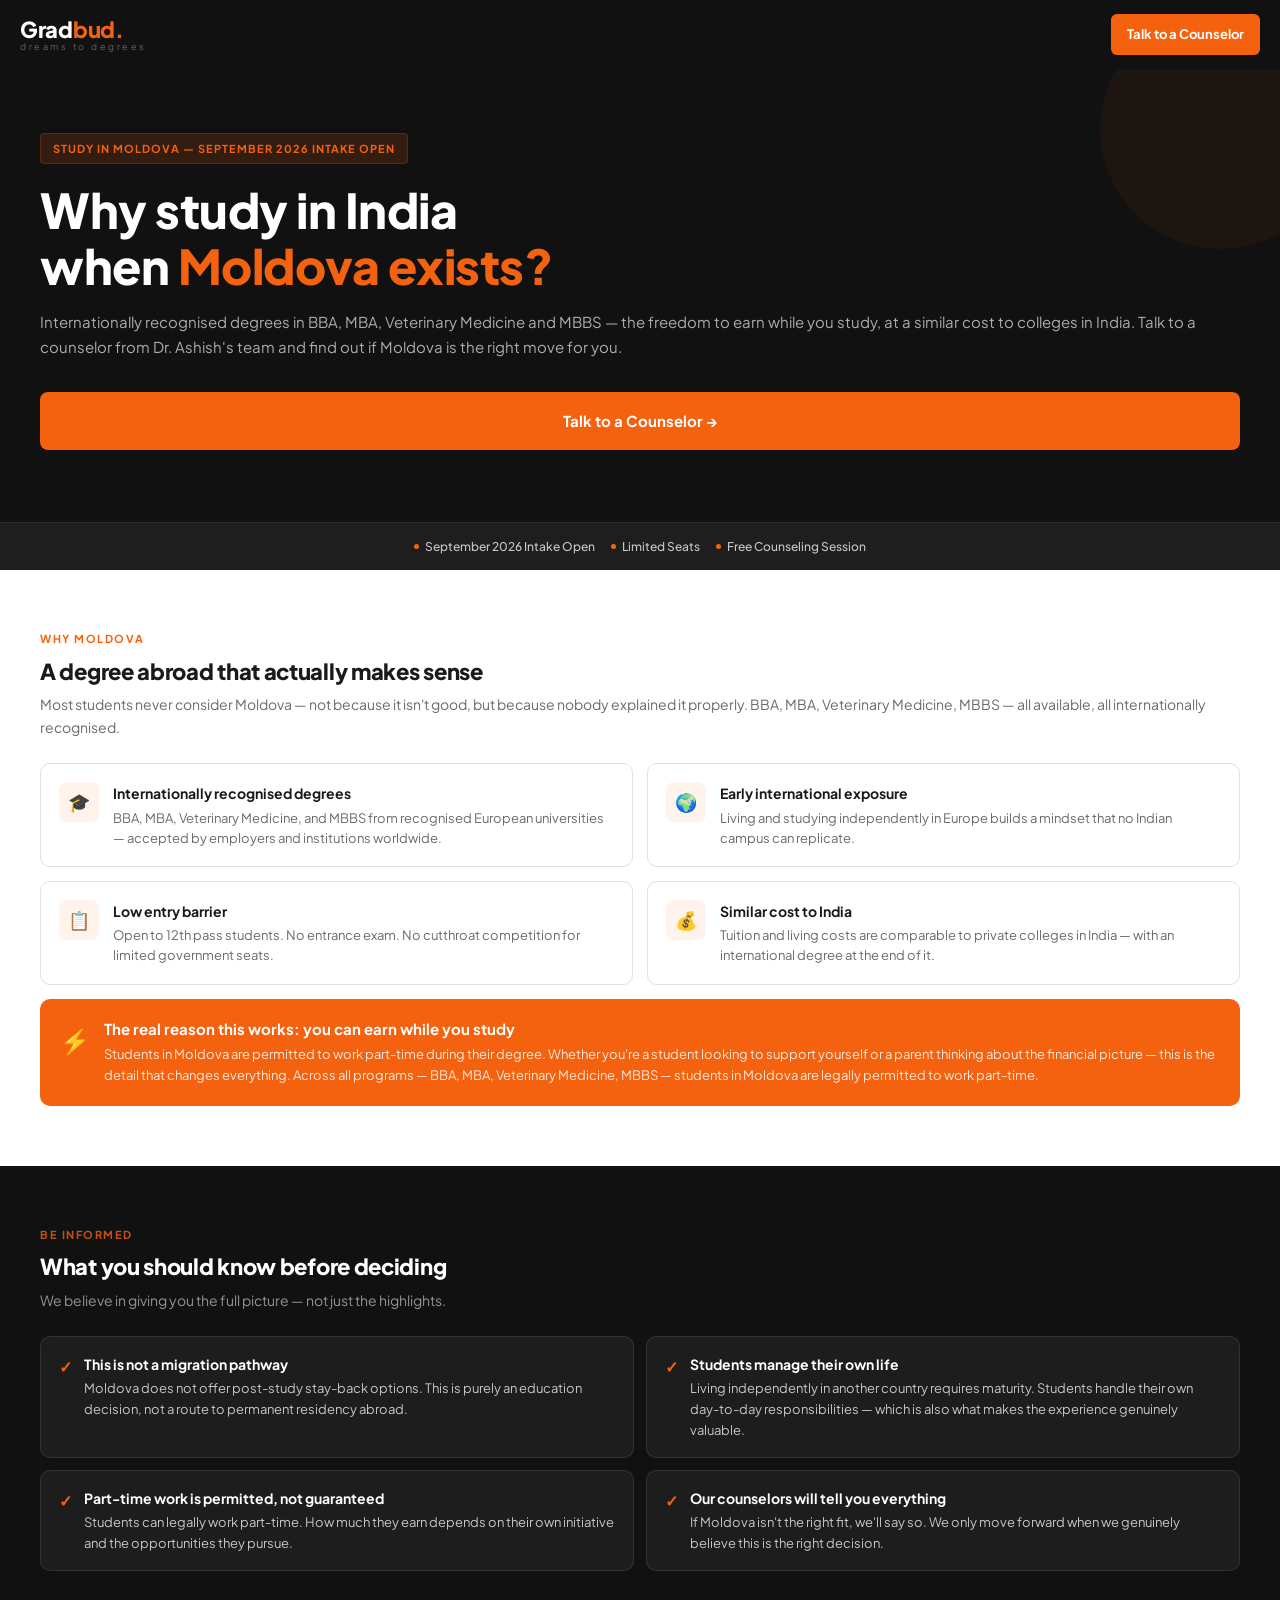
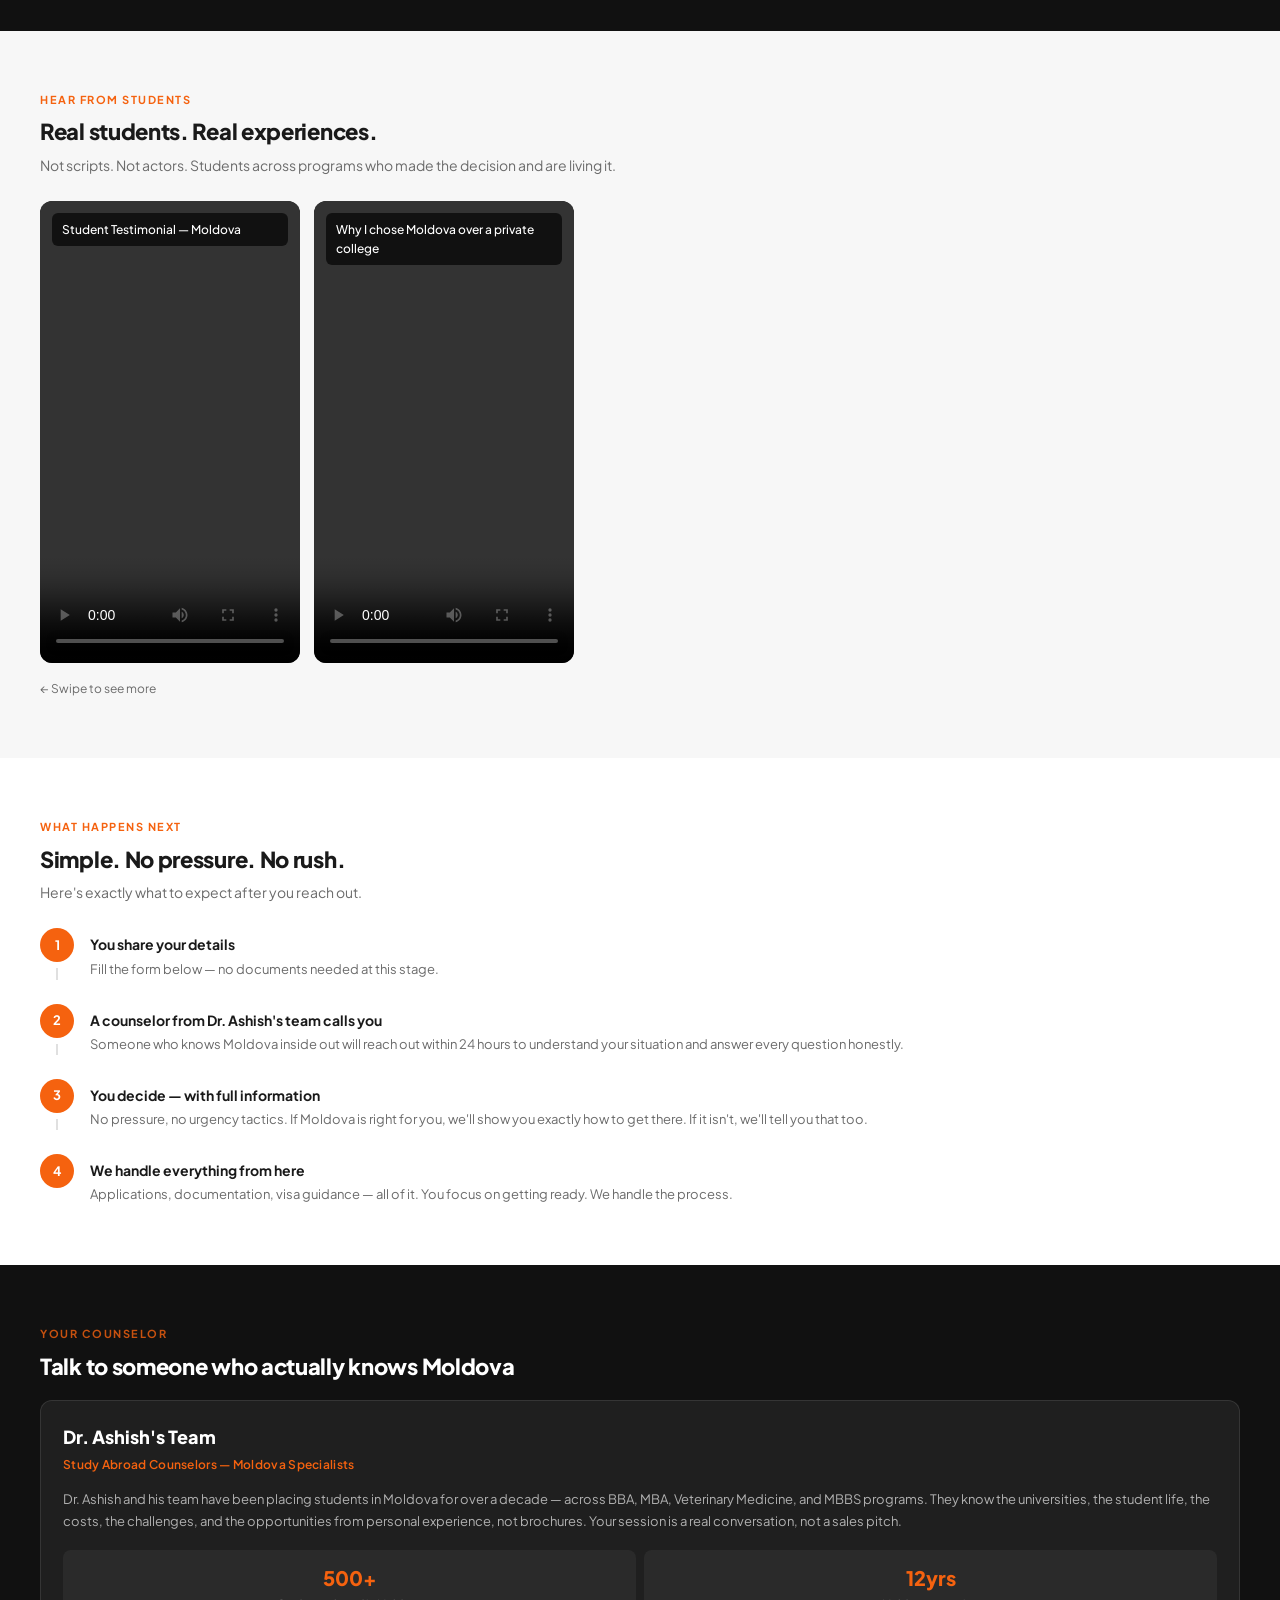
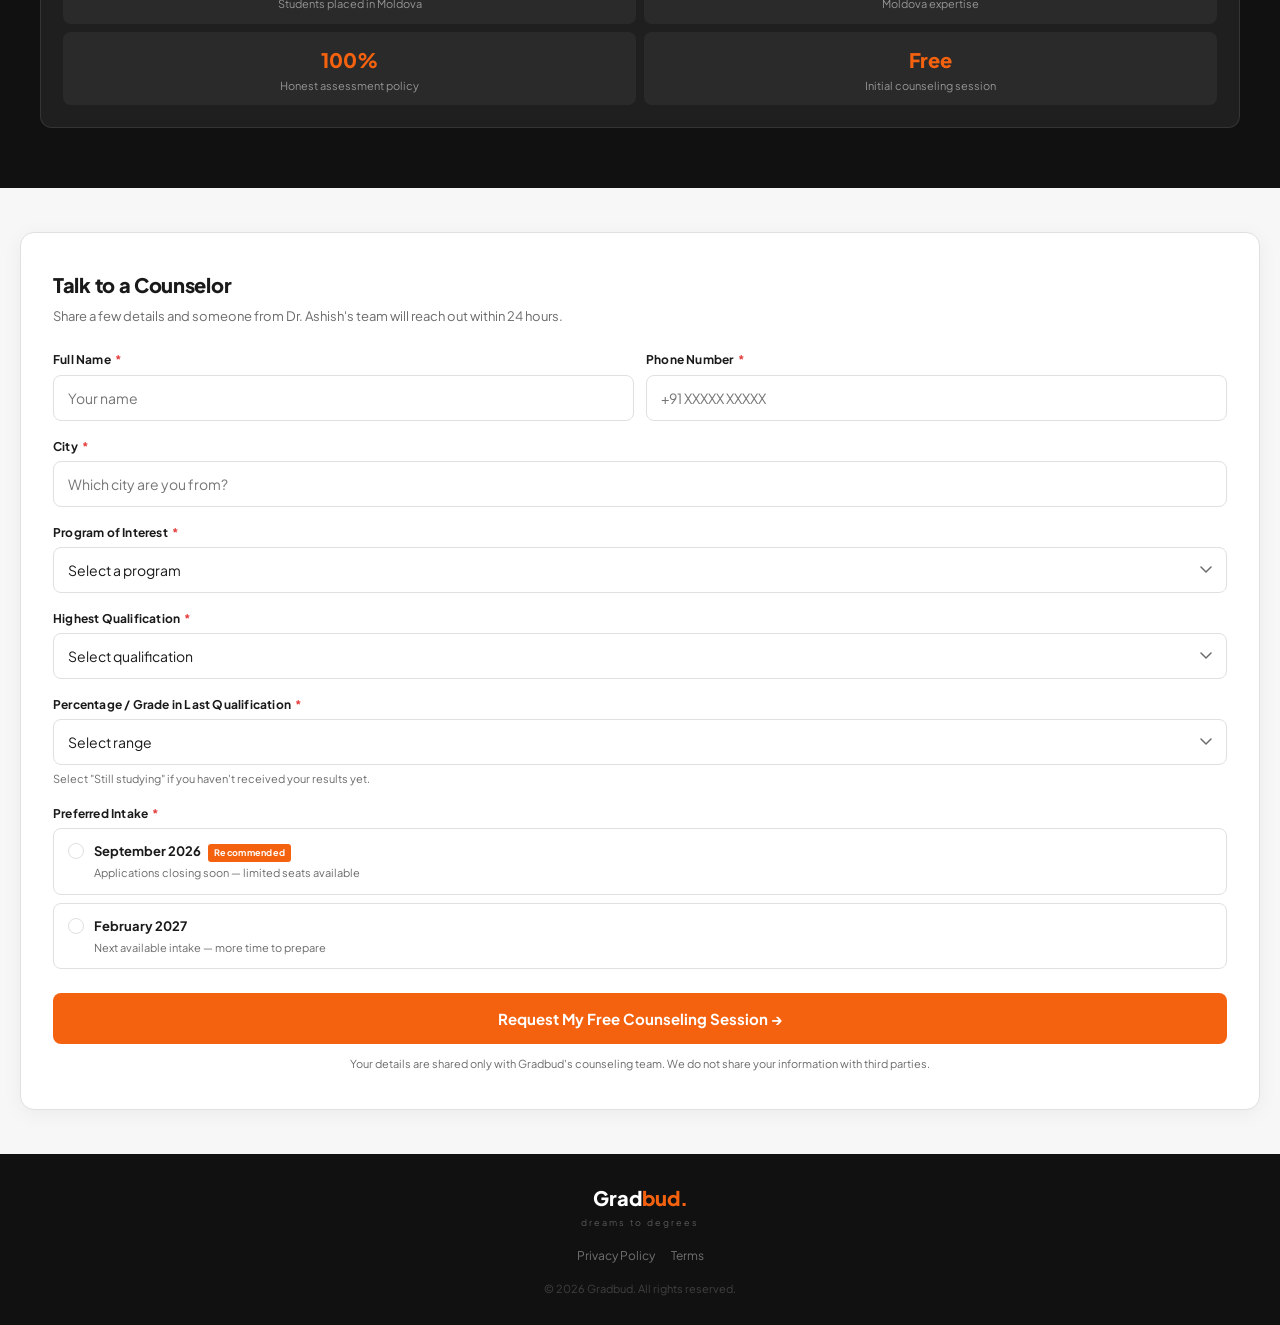
==== index.html @ ee046a9d "Initial commit of Gradbud landing page and lead forms" ====
<!DOCTYPE html>
<html lang="en">
<head>
<meta charset="UTF-8">
<meta name="viewport" content="width=device-width, initial-scale=1.0">
<title>Study in Moldova — Gradbud</title>
<link href="https://fonts.googleapis.com/css2?family=Plus+Jakarta+Sans:wght@400;500;600;700;800&display=swap" rel="stylesheet">
<link rel="stylesheet" href="style.css">
</head>
<body>

<!-- NAV -->
<nav>
  <div class="logo">
    <span class="logo-text">Grad<span>bud.</span></span>
    <span class="logo-tagline">dreams to degrees</span>
  </div>
  <a href="/leadform" class="nav-cta">Talk to a Counselor</a>
</nav>

<!-- HERO -->
<section class="hero">
  <div class="hero-eyebrow">Study in Moldova — September 2026 Intake Open</div>
  <h1>Why study in India<br>when <em>Moldova exists?</em></h1>
  <p class="hero-sub">Internationally recognised degrees in BBA, MBA, Veterinary Medicine and MBBS — the freedom to earn while you study, at a similar cost to colleges in India. Talk to a counselor from Dr. Ashish's team and find out if Moldova is the right move for you.</p>
  <a href="/leadform" class="btn-primary">Talk to a Counselor →</a>
</section>

<!-- TRUST BAR -->
<div class="trust-bar">
  <div class="trust-item"><div class="trust-dot"></div>September 2026 Intake Open</div>
  <div class="trust-item"><div class="trust-dot"></div>Limited Seats</div>
  <div class="trust-item"><div class="trust-dot"></div>Free Counseling Session</div>
</div>

<!-- HIGHLIGHTS -->
<section class="section" style="background: var(--white);">
  <div class="section-label">Why Moldova</div>
  <div class="section-title">A degree abroad that actually makes sense</div>
  <p class="section-sub">Most students never consider Moldova — not because it isn't good, but because nobody explained it properly. BBA, MBA, Veterinary Medicine, MBBS — all available, all internationally recognised.</p>

  <div class="highlights-grid">
    <div class="highlight-card">
      <div class="highlight-icon">🎓</div>
      <div>
        <div class="highlight-title">Internationally recognised degrees</div>
        <div class="highlight-desc">BBA, MBA, Veterinary Medicine, and MBBS from recognised European universities — accepted by employers and institutions worldwide.</div>
      </div>
    </div>
    <div class="highlight-card">
      <div class="highlight-icon">🌍</div>
      <div>
        <div class="highlight-title">Early international exposure</div>
        <div class="highlight-desc">Living and studying independently in Europe builds a mindset that no Indian campus can replicate.</div>
      </div>
    </div>
    <div class="highlight-card">
      <div class="highlight-icon">📋</div>
      <div>
        <div class="highlight-title">Low entry barrier</div>
        <div class="highlight-desc">Open to 12th pass students. No entrance exam. No cutthroat competition for limited government seats.</div>
      </div>
    </div>
    <div class="highlight-card">
      <div class="highlight-icon">💰</div>
      <div>
        <div class="highlight-title">Similar cost to India</div>
        <div class="highlight-desc">Tuition and living costs are comparable to private colleges in India — with an international degree at the end of it.</div>
      </div>
    </div>
  </div>

  <div class="parttime-banner">
    <div class="parttime-icon">⚡</div>
    <div>
      <div class="parttime-title">The real reason this works: you can earn while you study</div>
      <div class="parttime-desc">Students in Moldova are permitted to work part-time during their degree. Whether you're a student looking to support yourself or a parent thinking about the financial picture — this is the detail that changes everything. Across all programs — BBA, MBA, Veterinary Medicine, MBBS — students in Moldova are legally permitted to work part-time.</div>
    </div>
  </div>
</section>

<!-- REALITY CHECK -->
<section class="reality-section">
  <div class="section-label">Be Informed</div>
  <div class="section-title">What you should know before deciding</div>
  <p class="section-sub">We believe in giving you the full picture — not just the highlights.</p>

  <div class="reality-grid">
    <div class="reality-card">
      <div class="reality-check">✓</div>
      <div class="reality-text">
        <strong>This is not a migration pathway</strong>
        Moldova does not offer post-study stay-back options. This is purely an education decision, not a route to permanent residency abroad.
      </div>
    </div>
    <div class="reality-card">
      <div class="reality-check">✓</div>
      <div class="reality-text">
        <strong>Students manage their own life</strong>
        Living independently in another country requires maturity. Students handle their own day-to-day responsibilities — which is also what makes the experience genuinely valuable.
      </div>
    </div>
    <div class="reality-card">
      <div class="reality-check">✓</div>
      <div class="reality-text">
        <strong>Part-time work is permitted, not guaranteed</strong>
        Students can legally work part-time. How much they earn depends on their own initiative and the opportunities they pursue.
      </div>
    </div>
    <div class="reality-card">
      <div class="reality-check">✓</div>
      <div class="reality-text">
        <strong>Our counselors will tell you everything</strong>
        If Moldova isn't the right fit, we'll say so. We only move forward when we genuinely believe this is the right decision.
      </div>
    </div>
  </div>
</section>

<!-- VIDEO SLIDER -->
<section class="video-section">
  <div class="video-section-header">
    <div class="section-label">Hear From Students</div>
    <div class="section-title">Real students. Real experiences.</div>
    <p class="section-sub">Not scripts. Not actors. Students across programs who made the decision and are living it.</p>
  </div>
  <div class="video-slider">
    <div class="video-slide">
      <video src="Patricks BBA Testimonial 2 March edited.mp4" playsinline controls preload="metadata"></video>
      <div class="video-label">Student Testimonial — Moldova</div>
    </div>
    <div class="video-slide">
      <video src="BBA Airport Testimonial (1).mp4" playsinline controls preload="metadata"></video>
      <div class="video-label">Why I chose Moldova over a private college</div>
    </div>
  </div>
  <div class="slider-hint">← Swipe to see more</div>
</section>

<!-- PROCESS -->
<section class="process-section">
  <div class="section-label">What Happens Next</div>
  <div class="section-title">Simple. No pressure. No rush.</div>
  <p class="section-sub">Here's exactly what to expect after you reach out.</p>
  <div class="process-steps">
    <div class="process-step">
      <div class="step-left"><div class="step-num">1</div><div class="step-line"></div></div>
      <div class="step-content">
        <div class="step-title">You share your details</div>
        <div class="step-desc">Fill the form below — no documents needed at this stage.</div>
      </div>
    </div>
    <div class="process-step">
      <div class="step-left"><div class="step-num">2</div><div class="step-line"></div></div>
      <div class="step-content">
        <div class="step-title">A counselor from Dr. Ashish's team calls you</div>
        <div class="step-desc">Someone who knows Moldova inside out will reach out within 24 hours to understand your situation and answer every question honestly.</div>
      </div>
    </div>
    <div class="process-step">
      <div class="step-left"><div class="step-num">3</div><div class="step-line"></div></div>
      <div class="step-content">
        <div class="step-title">You decide — with full information</div>
        <div class="step-desc">No pressure, no urgency tactics. If Moldova is right for you, we'll show you exactly how to get there. If it isn't, we'll tell you that too.</div>
      </div>
    </div>
    <div class="process-step">
      <div class="step-left"><div class="step-num">4</div><div class="step-line"></div></div>
      <div class="step-content">
        <div class="step-title">We handle everything from here</div>
        <div class="step-desc">Applications, documentation, visa guidance — all of it. You focus on getting ready. We handle the process.</div>
      </div>
    </div>
  </div>
</section>

<!-- COUNSELOR -->
<section class="counselor-section">
  <div class="section-label">Your Counselor</div>
  <div class="section-title">Talk to someone who actually knows Moldova</div>
  <div class="counselor-card">
    <div class="counselor-name">Dr. Ashish's Team</div>
    <div class="counselor-role">Study Abroad Counselors — Moldova Specialists</div>
    <div class="counselor-bio">Dr. Ashish and his team have been placing students in Moldova for over a decade — across BBA, MBA, Veterinary Medicine, and MBBS programs. They know the universities, the student life, the costs, the challenges, and the opportunities from personal experience, not brochures. Your session is a real conversation, not a sales pitch.</div>
    <div class="counselor-stats">
      <div class="counselor-stat">
        <span class="stat-num">500+</span>
        <div class="stat-label">Students placed in Moldova</div>
      </div>
      <div class="counselor-stat">
        <span class="stat-num">12yrs</span>
        <div class="stat-label">Moldova expertise</div>
      </div>
      <div class="counselor-stat">
        <span class="stat-num">100%</span>
        <div class="stat-label">Honest assessment policy</div>
      </div>
      <div class="counselor-stat">
        <span class="stat-num">Free</span>
        <div class="stat-label">Initial counseling session</div>
      </div>
    </div>
  </div>
</section>

<!-- FORM -->
<section class="form-section" id="apply">
  <div class="form-card">
    <div class="form-title">Talk to a Counselor</div>
    <p class="form-sub">Share a few details and someone from Dr. Ashish's team will reach out within 24 hours.</p>

    <form id="gradbudForm">
      <div class="form-fields">

        <div class="form-row">
          <div class="form-group">
            <label class="form-label">Full Name <span class="req">*</span></label>
            <input type="text" name="name" placeholder="Your name" required>
          </div>
          <div class="form-group">
            <label class="form-label">Phone Number <span class="req">*</span></label>
            <input type="tel" name="phone" placeholder="+91 XXXXX XXXXX" required>
          </div>
        </div>

        <div class="form-group">
          <label class="form-label">City <span class="req">*</span></label>
          <input type="text" name="city" placeholder="Which city are you from?" required>
        </div>

        <div class="form-group">
          <label class="form-label">Program of Interest <span class="req">*</span></label>
          <select name="program" id="programSelect" required onchange="handleProgramChange(this)">
            <option value="">Select a program</option>
            <option value="BBA in Moldova">BBA in Moldova</option>
            <option value="MBA in Moldova">MBA in Moldova</option>
            <option value="Veterinary Medicine in Moldova">Veterinary Medicine in Moldova</option>
            <option value="MBBS in Moldova">MBBS in Moldova</option>
            <option value="other">Other — I'll specify below</option>
          </select>
          <div class="other-course-field" id="otherCourseField">
            <input type="text" name="other_program" placeholder="Please specify course and country">
          </div>
        </div>

        <div class="form-group">
          <label class="form-label">Highest Qualification <span class="req">*</span></label>
          <select name="qualification" required>
            <option value="">Select qualification</option>
            <option value="10th">10th (SSLC)</option>
            <option value="12th">12th (Plus Two / HSE)</option>
            <option value="diploma">Diploma</option>
            <option value="degree">Degree (Undergraduate)</option>
            <option value="postgraduate">Postgraduate</option>
            <option value="other">Other</option>
          </select>
        </div>

        <div class="form-group">
          <label class="form-label">Percentage / Grade in Last Qualification <span class="req">*</span></label>
          <select name="marks" required>
            <option value="">Select range</option>
            <option value="90+">90% and above</option>
            <option value="80-90">80% – 90%</option>
            <option value="70-80">70% – 80%</option>
            <option value="60-70">60% – 70%</option>
            <option value="below-60">Below 60%</option>
            <option value="not-complete">Still studying — results not yet complete</option>
          </select>
          <div class="marks-note">Select "Still studying" if you haven't received your results yet.</div>
        </div>

        <div class="form-group">
          <label class="form-label">Preferred Intake <span class="req">*</span></label>
          <div class="intake-options">
            <label class="intake-option">
              <input type="radio" name="intake" value="September 2026" required>
              <div>
                <span class="intake-name">September 2026 <span class="intake-badge">Recommended</span></span>
                <span class="intake-note">Applications closing soon — limited seats available</span>
              </div>
            </label>
            <label class="intake-option">
              <input type="radio" name="intake" value="February 2027">
              <div>
                <span class="intake-name">February 2027</span>
                <span class="intake-note">Next available intake — more time to prepare</span>
              </div>
            </label>
          </div>
        </div>

        <button type="submit" class="submit-btn">Request My Free Counseling Session →</button>
        <p class="form-privacy">Your details are shared only with Gradbud's counseling team. We do not share your information with third parties.</p>
      </div>

      <div class="success-state" id="successState">
        <div class="success-icon">✅</div>
        <div class="success-title">We've received your details</div>
        <p class="success-sub">Someone from Dr. Ashish's team will call you within 24 hours.</p>
      </div>
    </form>
  </div>
</section>

<!-- FOOTER -->
<footer>
  <div class="footer-logo">Grad<span>bud.</span></div>
  <div class="footer-tagline">dreams to degrees</div>
  <div class="footer-links">
    <a href="#">Privacy Policy</a>
    <a href="#">Terms</a>
  </div>
  <div class="footer-copy">© 2026 Gradbud. All rights reserved.</div>
</footer>

<script src="script.js"></script>

</body>
</html>
---- style.css ----
*, *::before, *::after { box-sizing: border-box; margin: 0; padding: 0; }

:root {
  --black: #1A1A1A;
  --dark: #111111;
  --orange: #F5620F;
  --white: #FFFFFF;
  --off-white: #F7F7F7;
  --muted: #6B6B6B;
  --border: #E0E0E0;
  --error: #E53E3E;
}

html { scroll-behavior: smooth; scroll-padding-top: 70px; }

body {
  font-family: 'Plus Jakarta Sans', sans-serif;
  background: var(--off-white);
  color: var(--black);
  font-size: 16px;
  line-height: 1.6;
  -webkit-font-smoothing: antialiased;
  overflow-x: hidden;
}

/* NAV */
nav {
  background: var(--dark);
  padding: 14px 20px;
  display: flex;
  align-items: center;
  justify-content: space-between;
  position: sticky;
  top: 0;
  z-index: 100;
}

.logo { line-height: 1; }

.logo-text {
  font-weight: 800;
  font-size: 22px;
  color: var(--white);
  letter-spacing: -0.3px;
  display: block;
}

.logo-text span { color: var(--orange); }

.logo-tagline {
  font-size: 9px;
  letter-spacing: 2.5px;
  color: rgba(255,255,255,0.35);
  text-transform: lowercase;
  display: block;
  margin-top: 2px;
}

.nav-cta {
  background: var(--orange);
  color: var(--white);
  font-weight: 700;
  font-size: 13px;
  padding: 10px 16px;
  border-radius: 6px;
  text-decoration: none;
  white-space: nowrap;
  flex-shrink: 0;
}

/* HERO */
.hero {
  background: var(--dark);
  padding: 40px 20px 52px;
  position: relative;
  overflow: hidden;
}

.hero::before {
  content: '';
  position: absolute;
  top: -60px; right: -60px;
  width: 240px; height: 240px;
  background: var(--orange);
  opacity: 0.05;
  border-radius: 50%;
}

.hero-eyebrow {
  display: inline-block;
  background: rgba(245,98,15,0.15);
  color: var(--orange);
  font-size: 11px;
  font-weight: 700;
  letter-spacing: 1px;
  text-transform: uppercase;
  padding: 6px 12px;
  border-radius: 4px;
  margin-bottom: 18px;
  border: 1px solid rgba(245,98,15,0.2);
}

.hero h1 {
  font-weight: 800;
  font-size: 30px;
  line-height: 1.15;
  color: var(--white);
  margin-bottom: 16px;
  letter-spacing: -0.5px;
}

.hero h1 em {
  font-style: normal;
  color: var(--orange);
}

.hero-sub {
  font-size: 15px;
  color: rgba(255,255,255,0.65);
  margin-bottom: 32px;
  line-height: 1.7;
}

.btn-primary {
  display: block;
  width: 100%;
  background: var(--orange);
  color: var(--white);
  font-weight: 700;
  font-size: 15px;
  padding: 17px 24px;
  border-radius: 8px;
  text-align: center;
  text-decoration: none;
  border: none;
  cursor: pointer;
  font-family: 'Plus Jakarta Sans', sans-serif;
}

/* TRUST BAR */
.trust-bar {
  background: #1e1e1e;
  padding: 14px 20px;
  display: flex;
  flex-wrap: wrap;
  gap: 10px 16px;
  justify-content: center;
  border-top: 1px solid rgba(255,255,255,0.06);
}

.trust-item {
  color: rgba(255,255,255,0.75);
  font-size: 12px;
  font-weight: 500;
  display: flex;
  align-items: center;
  gap: 6px;
}

.trust-dot {
  width: 5px; height: 5px;
  border-radius: 50%;
  background: var(--orange);
  flex-shrink: 0;
}

/* SECTIONS */
.section { padding: 44px 20px; }

.section-label {
  font-size: 11px;
  font-weight: 700;
  letter-spacing: 1.5px;
  text-transform: uppercase;
  color: var(--orange);
  margin-bottom: 10px;
}

.section-title {
  font-weight: 800;
  font-size: 22px;
  line-height: 1.25;
  color: var(--black);
  margin-bottom: 8px;
  letter-spacing: -0.3px;
}

.section-sub {
  font-size: 14px;
  color: var(--muted);
  margin-bottom: 24px;
  line-height: 1.65;
}

/* HIGHLIGHTS */
.highlights-grid {
  display: flex;
  flex-direction: column;
  gap: 10px;
}

.highlight-card {
  background: var(--white);
  border: 1px solid var(--border);
  border-radius: 10px;
  padding: 18px;
  display: flex;
  gap: 14px;
  align-items: flex-start;
}

.highlight-icon {
  width: 40px; height: 40px;
  background: rgba(245,98,15,0.08);
  border-radius: 8px;
  display: flex;
  align-items: center;
  justify-content: center;
  font-size: 18px;
  flex-shrink: 0;
}

.highlight-title {
  font-weight: 700;
  font-size: 14px;
  color: var(--black);
  margin-bottom: 3px;
}

.highlight-desc {
  font-size: 13px;
  color: var(--muted);
  line-height: 1.55;
}

/* PART TIME BANNER */
.parttime-banner {
  background: var(--orange);
  border-radius: 10px;
  padding: 20px;
  margin-top: 14px;
  display: flex;
  gap: 14px;
  align-items: flex-start;
}

.parttime-icon { font-size: 24px; flex-shrink: 0; margin-top: 2px; }

.parttime-title {
  font-weight: 700;
  font-size: 15px;
  color: var(--white);
  margin-bottom: 6px;
  line-height: 1.3;
}

.parttime-desc {
  font-size: 13px;
  color: rgba(255,255,255,0.85);
  line-height: 1.6;
}

/* REALITY CHECK */
.reality-section {
  background: var(--dark);
  padding: 44px 20px;
}

.reality-section .section-label { color: rgba(245,98,15,0.8); }
.reality-section .section-title { color: var(--white); }
.reality-section .section-sub { color: rgba(255,255,255,0.55); }

.reality-grid {
  display: flex;
  flex-direction: column;
  gap: 10px;
}

.reality-card {
  background: rgba(255,255,255,0.05);
  border: 1px solid rgba(255,255,255,0.09);
  border-radius: 10px;
  padding: 16px 18px;
  display: flex;
  gap: 12px;
  align-items: flex-start;
}

.reality-check {
  color: var(--orange);
  font-size: 16px;
  margin-top: 1px;
  flex-shrink: 0;
  font-weight: 700;
}

.reality-text {
  font-size: 13px;
  color: rgba(255,255,255,0.75);
  line-height: 1.6;
}

.reality-text strong {
  color: var(--white);
  font-weight: 700;
  display: block;
  margin-bottom: 3px;
  font-size: 14px;
}

/* VIDEO SLIDER */
.video-section {
  padding: 44px 0 44px 20px;
  background: var(--off-white);
  overflow: hidden;
}

.video-section-header {
  padding-right: 20px;
  margin-bottom: 20px;
}

.video-slider {
  display: flex;
  gap: 14px;
  overflow-x: auto;
  padding-right: 20px;
  padding-bottom: 4px;
  scroll-snap-type: x mandatory;
  -webkit-overflow-scrolling: touch;
  scrollbar-width: none;
}

.video-slider::-webkit-scrollbar { display: none; }

.video-slide {
  flex: 0 0 72vw;
  max-width: 280px;
  scroll-snap-align: start;
  border-radius: 12px;
  overflow: hidden;
  position: relative;
  background: var(--black);
  aspect-ratio: 9/16;
}

.video-slide video {
  width: 100%;
  height: 100%;
  object-fit: cover;
  display: block;
  border-radius: 12px;
}

.video-label {
  position: absolute;
  top: 12px;
  left: 12px;
  right: 12px;
  background: rgba(0,0,0,0.65);
  color: white;
  font-size: 12px;
  font-weight: 500;
  padding: 7px 10px;
  border-radius: 6px;
  backdrop-filter: blur(4px);
  pointer-events: none;
}

.slider-hint {
  font-size: 12px;
  color: var(--muted);
  margin-top: 12px;
  padding-right: 20px;
  display: flex;
  align-items: center;
  gap: 6px;
}

/* PROCESS */
.process-section {
  padding: 44px 20px;
  background: var(--white);
}

.process-steps { display: flex; flex-direction: column; margin-top: 24px; }

.process-step {
  display: flex;
  gap: 16px;
  padding-bottom: 24px;
}

.process-step:last-child { padding-bottom: 0; }

.step-left {
  display: flex;
  flex-direction: column;
  align-items: center;
  flex-shrink: 0;
}

.step-num {
  width: 34px; height: 34px;
  background: var(--orange);
  color: var(--white);
  border-radius: 50%;
  display: flex;
  align-items: center;
  justify-content: center;
  font-weight: 700;
  font-size: 13px;
  flex-shrink: 0;
}

.step-line {
  width: 2px;
  flex: 1;
  background: var(--border);
  margin-top: 6px;
}

.process-step:last-child .step-line { display: none; }

.step-content { padding-top: 5px; }

.step-title {
  font-weight: 700;
  font-size: 14px;
  color: var(--black);
  margin-bottom: 3px;
}

.step-desc {
  font-size: 13px;
  color: var(--muted);
  line-height: 1.6;
}

/* COUNSELOR */
.counselor-section {
  background: var(--dark);
  padding: 44px 20px;
}

.counselor-section .section-label { color: rgba(245,98,15,0.8); }
.counselor-section .section-title { color: var(--white); }

.counselor-card {
  background: rgba(255,255,255,0.06);
  border: 1px solid rgba(255,255,255,0.1);
  border-radius: 12px;
  padding: 22px;
  margin-top: 20px;
}

.counselor-name {
  font-weight: 800;
  font-size: 18px;
  color: var(--white);
  margin-bottom: 3px;
}

.counselor-role {
  font-size: 12px;
  color: var(--orange);
  font-weight: 600;
  margin-bottom: 14px;
  letter-spacing: 0.3px;
}

.counselor-bio {
  font-size: 13px;
  color: rgba(255,255,255,0.65);
  line-height: 1.7;
  margin-bottom: 18px;
}

.counselor-stats {
  display: grid;
  grid-template-columns: 1fr 1fr;
  gap: 8px;
}

.counselor-stat {
  background: rgba(255,255,255,0.05);
  border-radius: 8px;
  padding: 12px;
  text-align: center;
}

.stat-num {
  font-weight: 800;
  font-size: 20px;
  color: var(--orange);
  display: block;
}

.stat-label {
  font-size: 11px;
  color: rgba(255,255,255,0.5);
  margin-top: 2px;
  line-height: 1.4;
}

/* FORM */
.form-section {
  padding: 44px 20px;
  background: var(--off-white);
}

.form-card {
  background: var(--white);
  border-radius: 14px;
  padding: 24px 20px;
  border: 1px solid var(--border);
  box-shadow: 0 4px 20px rgba(0,0,0,0.05);
}

.form-title {
  font-weight: 800;
  font-size: 20px;
  color: var(--black);
  margin-bottom: 5px;
  letter-spacing: -0.3px;
}

.form-sub {
  font-size: 13px;
  color: var(--muted);
  margin-bottom: 24px;
  line-height: 1.55;
}

.form-group { margin-bottom: 16px; }

.form-label {
  display: block;
  font-size: 12px;
  font-weight: 700;
  color: var(--black);
  margin-bottom: 5px;
  letter-spacing: 0.2px;
}

.form-label .req { color: var(--error); margin-left: 2px; }

input, select {
  width: 100%;
  padding: 13px 14px;
  border: 1.5px solid var(--border);
  border-radius: 8px;
  font-family: 'Plus Jakarta Sans', sans-serif;
  font-size: 14px;
  color: var(--black);
  background: var(--white);
  transition: border-color 0.2s;
  appearance: none;
  -webkit-appearance: none;
}

input:focus, select:focus {
  outline: none;
  border-color: var(--orange);
}

select {
  background-image: url("data:image/svg+xml,%3Csvg xmlns='http://www.w3.org/2000/svg' width='12' height='8' viewBox='0 0 12 8'%3E%3Cpath d='M1 1l5 5 5-5' stroke='%236B6B6B' stroke-width='1.5' fill='none' stroke-linecap='round'/%3E%3C/svg%3E");
  background-repeat: no-repeat;
  background-position: right 14px center;
  padding-right: 40px;
  cursor: pointer;
}

.form-row {
  display: grid;
  grid-template-columns: 1fr 1fr;
  gap: 12px;
}

.other-course-field { display: none; margin-top: 10px; }
.other-course-field.visible { display: block; }

.marks-note {
  font-size: 11px;
  color: var(--muted);
  margin-top: 5px;
}

.intake-options {
  display: flex;
  flex-direction: column;
  gap: 8px;
}

.intake-option {
  border: 1.5px solid var(--border);
  border-radius: 8px;
  padding: 12px 14px;
  cursor: pointer;
  display: flex;
  align-items: flex-start;
  gap: 10px;
  transition: border-color 0.2s, background 0.2s;
}

.intake-option:has(input:checked) {
  border-color: var(--orange);
  background: rgba(245,98,15,0.04);
}

.intake-option input[type="radio"] {
  width: 16px; height: 16px;
  margin: 0; padding: 0;
  flex-shrink: 0;
  accent-color: var(--orange);
  margin-top: 2px;
}

.intake-name {
  font-weight: 700;
  font-size: 13px;
  color: var(--black);
  display: block;
}

.intake-badge {
  display: inline-block;
  background: var(--orange);
  color: white;
  font-size: 9px;
  font-weight: 700;
  padding: 2px 6px;
  border-radius: 3px;
  margin-left: 5px;
  letter-spacing: 0.3px;
}

.intake-note {
  font-size: 11px;
  color: var(--muted);
  margin-top: 2px;
  display: block;
}

.submit-btn {
  width: 100%;
  background: var(--orange);
  color: var(--white);
  font-family: 'Plus Jakarta Sans', sans-serif;
  font-weight: 700;
  font-size: 15px;
  padding: 16px;
  border-radius: 8px;
  border: none;
  cursor: pointer;
  margin-top: 8px;
}

.submit-btn:disabled {
  opacity: 0.7;
  cursor: not-allowed;
}

.form-privacy {
  font-size: 11px;
  color: var(--muted);
  text-align: center;
  margin-top: 12px;
  line-height: 1.5;
}

/* SUCCESS */
.success-state { display: none; text-align: center; padding: 36px 16px; }
.success-state.visible { display: block; }
.form-fields.hidden { display: none; }

.success-icon { font-size: 44px; margin-bottom: 14px; }

.success-title {
  font-weight: 800;
  font-size: 20px;
  color: var(--black);
  margin-bottom: 8px;
}

.success-sub {
  font-size: 13px;
  color: var(--muted);
  line-height: 1.6;
}

/* FOOTER */
footer {
  background: var(--dark);
  padding: 28px 20px;
  text-align: center;
}

.footer-logo {
  font-weight: 800;
  font-size: 20px;
  color: var(--white);
  margin-bottom: 2px;
}

.footer-logo span { color: var(--orange); }

.footer-tagline {
  font-size: 9px;
  color: rgba(255,255,255,0.3);
  letter-spacing: 2px;
  text-transform: lowercase;
  margin-bottom: 16px;
}

.footer-links {
  display: flex;
  justify-content: center;
  gap: 16px;
  margin-bottom: 14px;
}

.footer-links a {
  font-size: 12px;
  color: rgba(255,255,255,0.4);
  text-decoration: none;
}

.footer-copy {
  font-size: 11px;
  color: rgba(255,255,255,0.2);
}

/* RESPONSIVE */
@media (max-width: 360px) {
  .form-row { grid-template-columns: 1fr; }
  .hero h1 { font-size: 26px; }
  .video-slide { flex: 0 0 82vw; }
}

@media (min-width: 480px) {
  .hero h1 { font-size: 36px; }
  .video-slide { flex: 0 0 60vw; max-width: 260px; }
}

@media (min-width: 768px) {
  .hero { padding: 64px 40px 72px; }
  .hero h1 { font-size: 48px; }
  .section { padding: 60px 40px; }
  .highlights-grid { display: grid; grid-template-columns: 1fr 1fr; gap: 14px; }
  .reality-grid { display: grid; grid-template-columns: 1fr 1fr; gap: 12px; }
  .video-section { padding: 60px 0 60px 40px; }
  .video-slide { flex: 0 0 260px; max-width: 260px; }
  .form-card { padding: 36px 32px; }
  .counselor-section { padding: 60px 40px; }
  .process-section { padding: 60px 40px; }
  .reality-section { padding: 60px 40px; }
}

@media (prefers-reduced-motion: reduce) {
  * { transition: none !important; scroll-behavior: auto !important; }
}
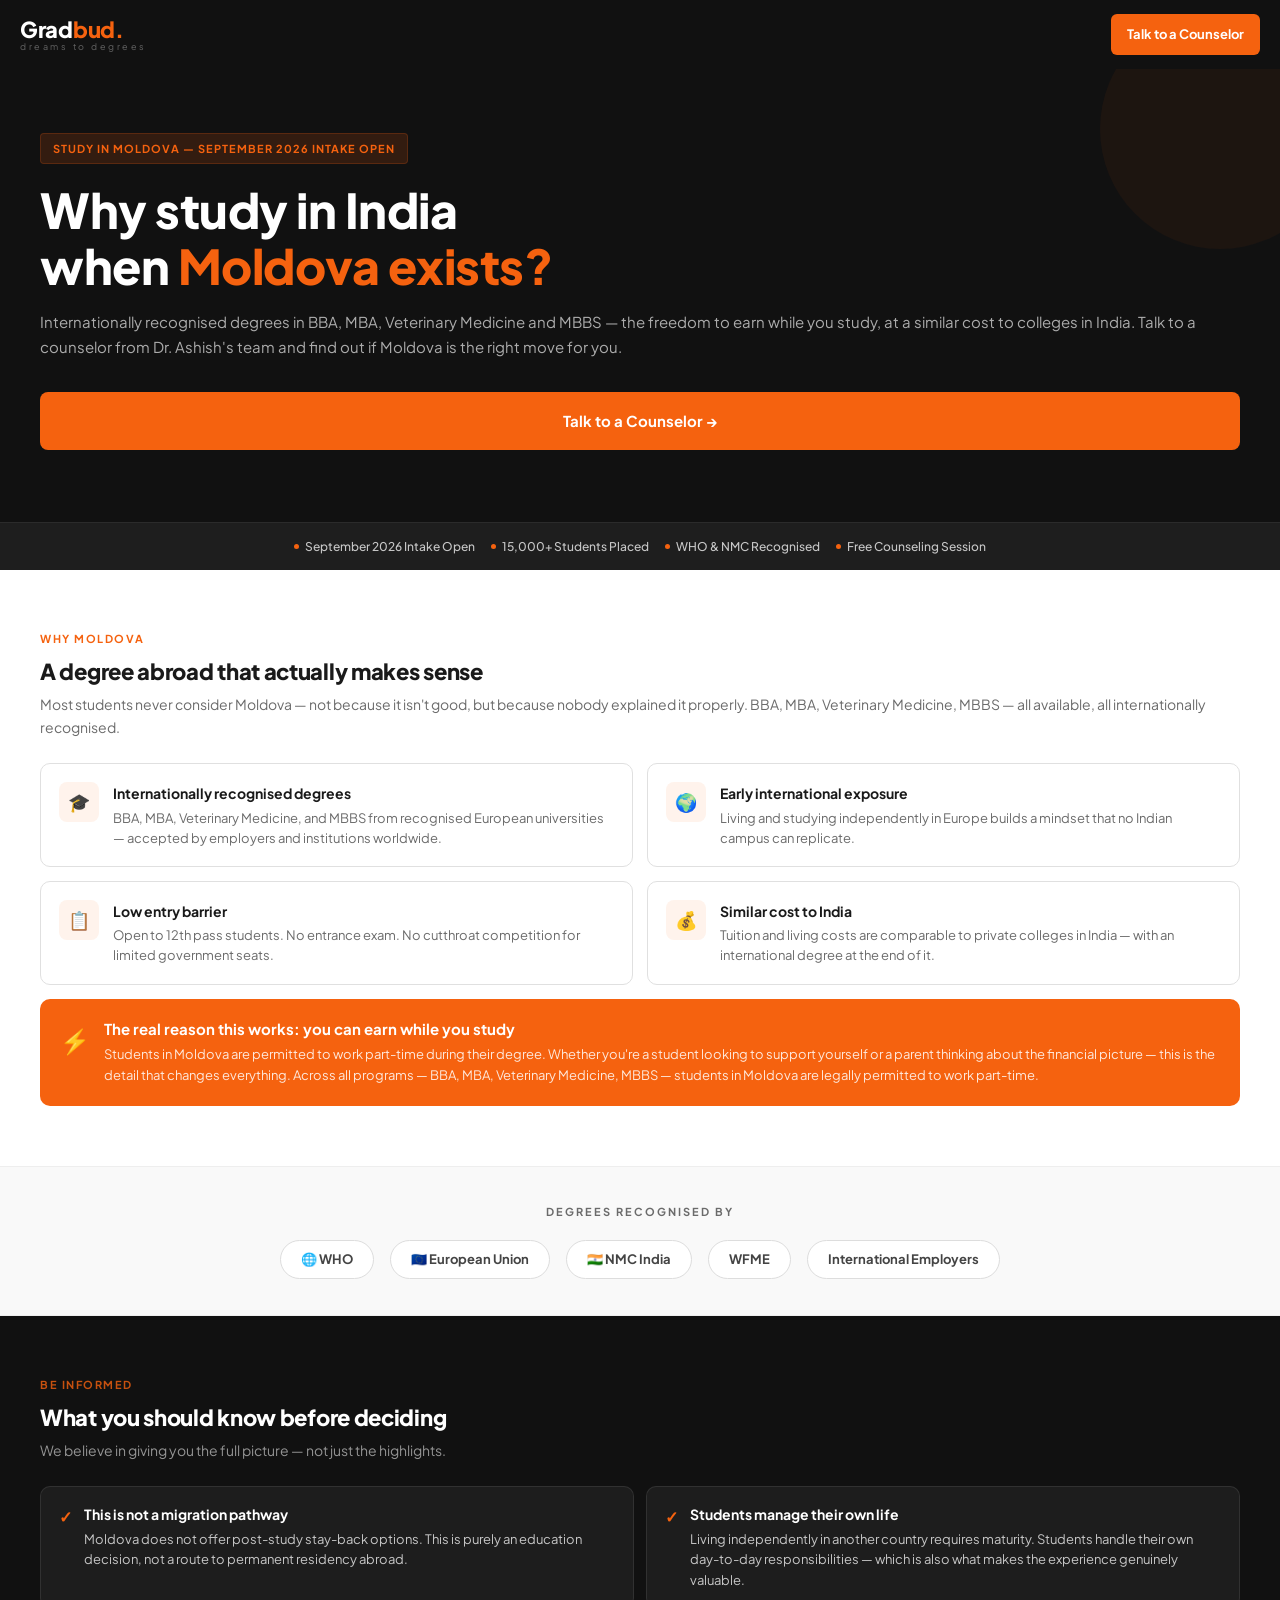
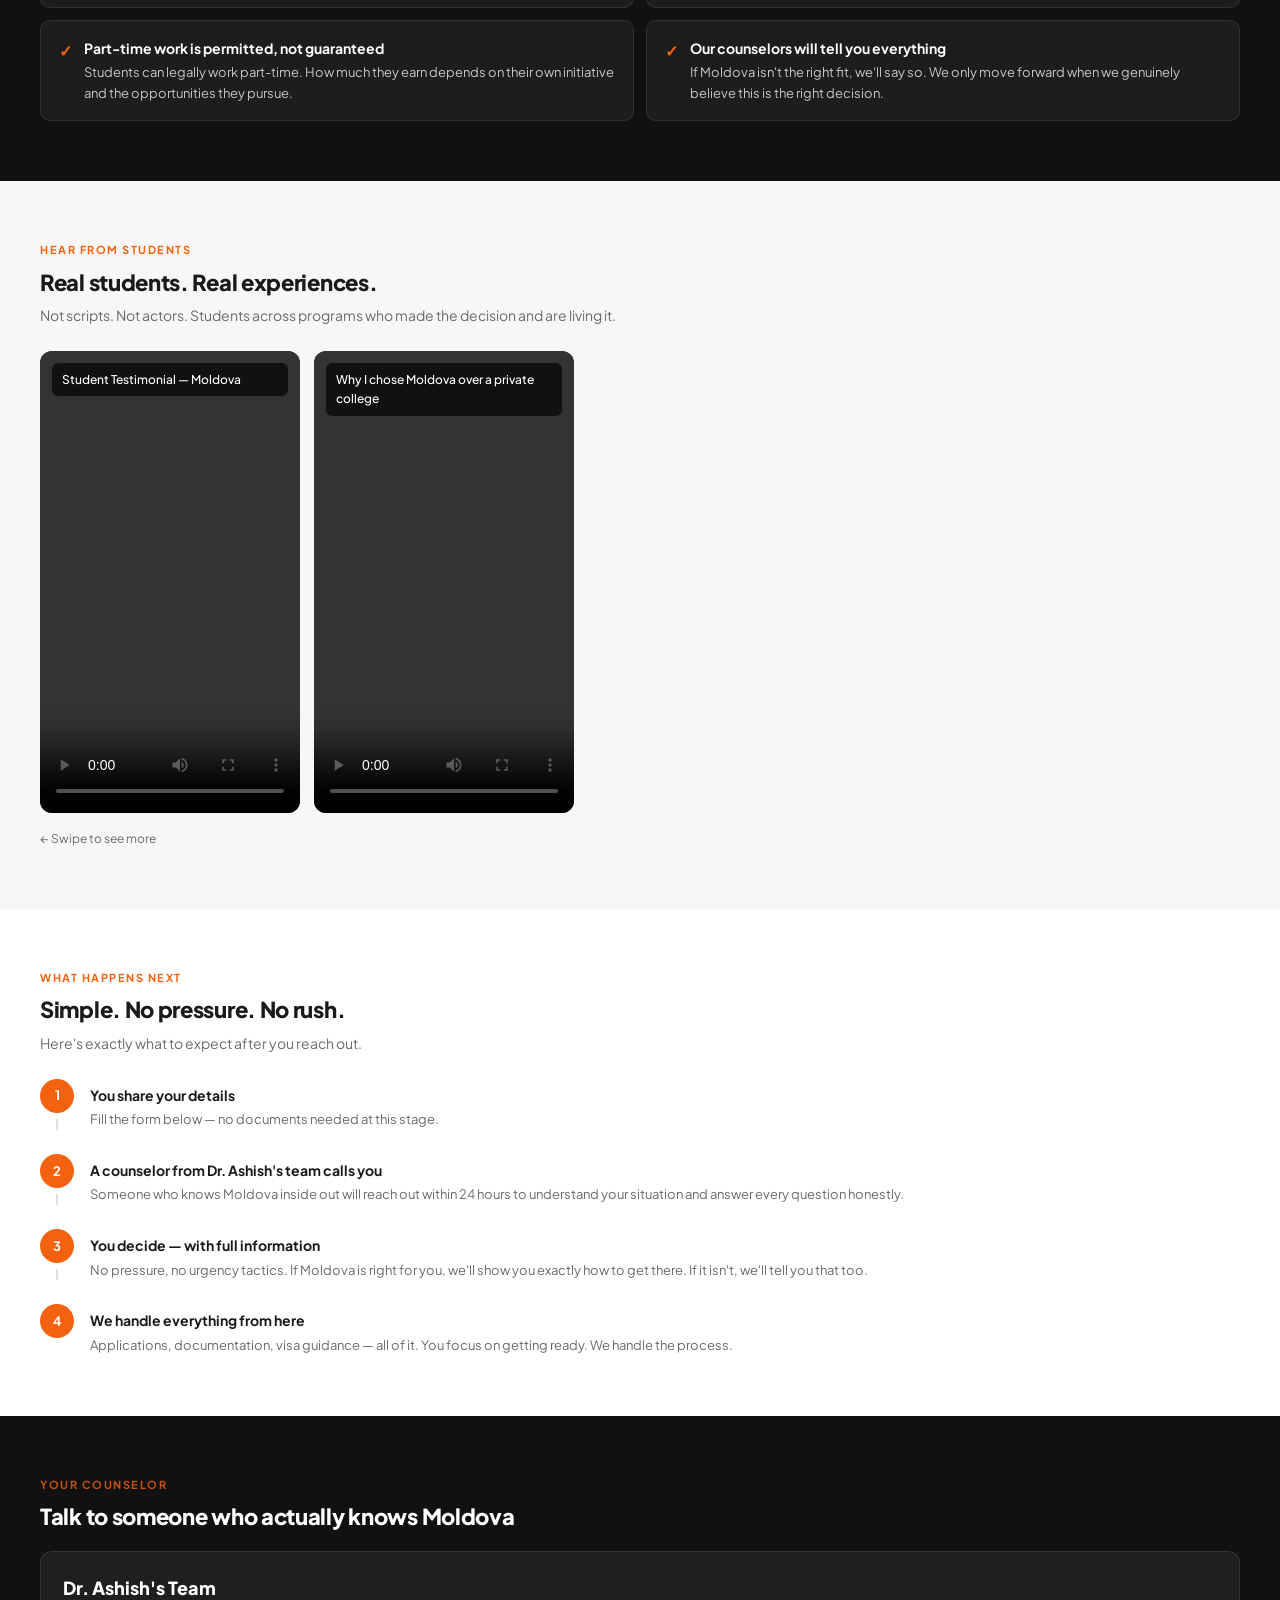
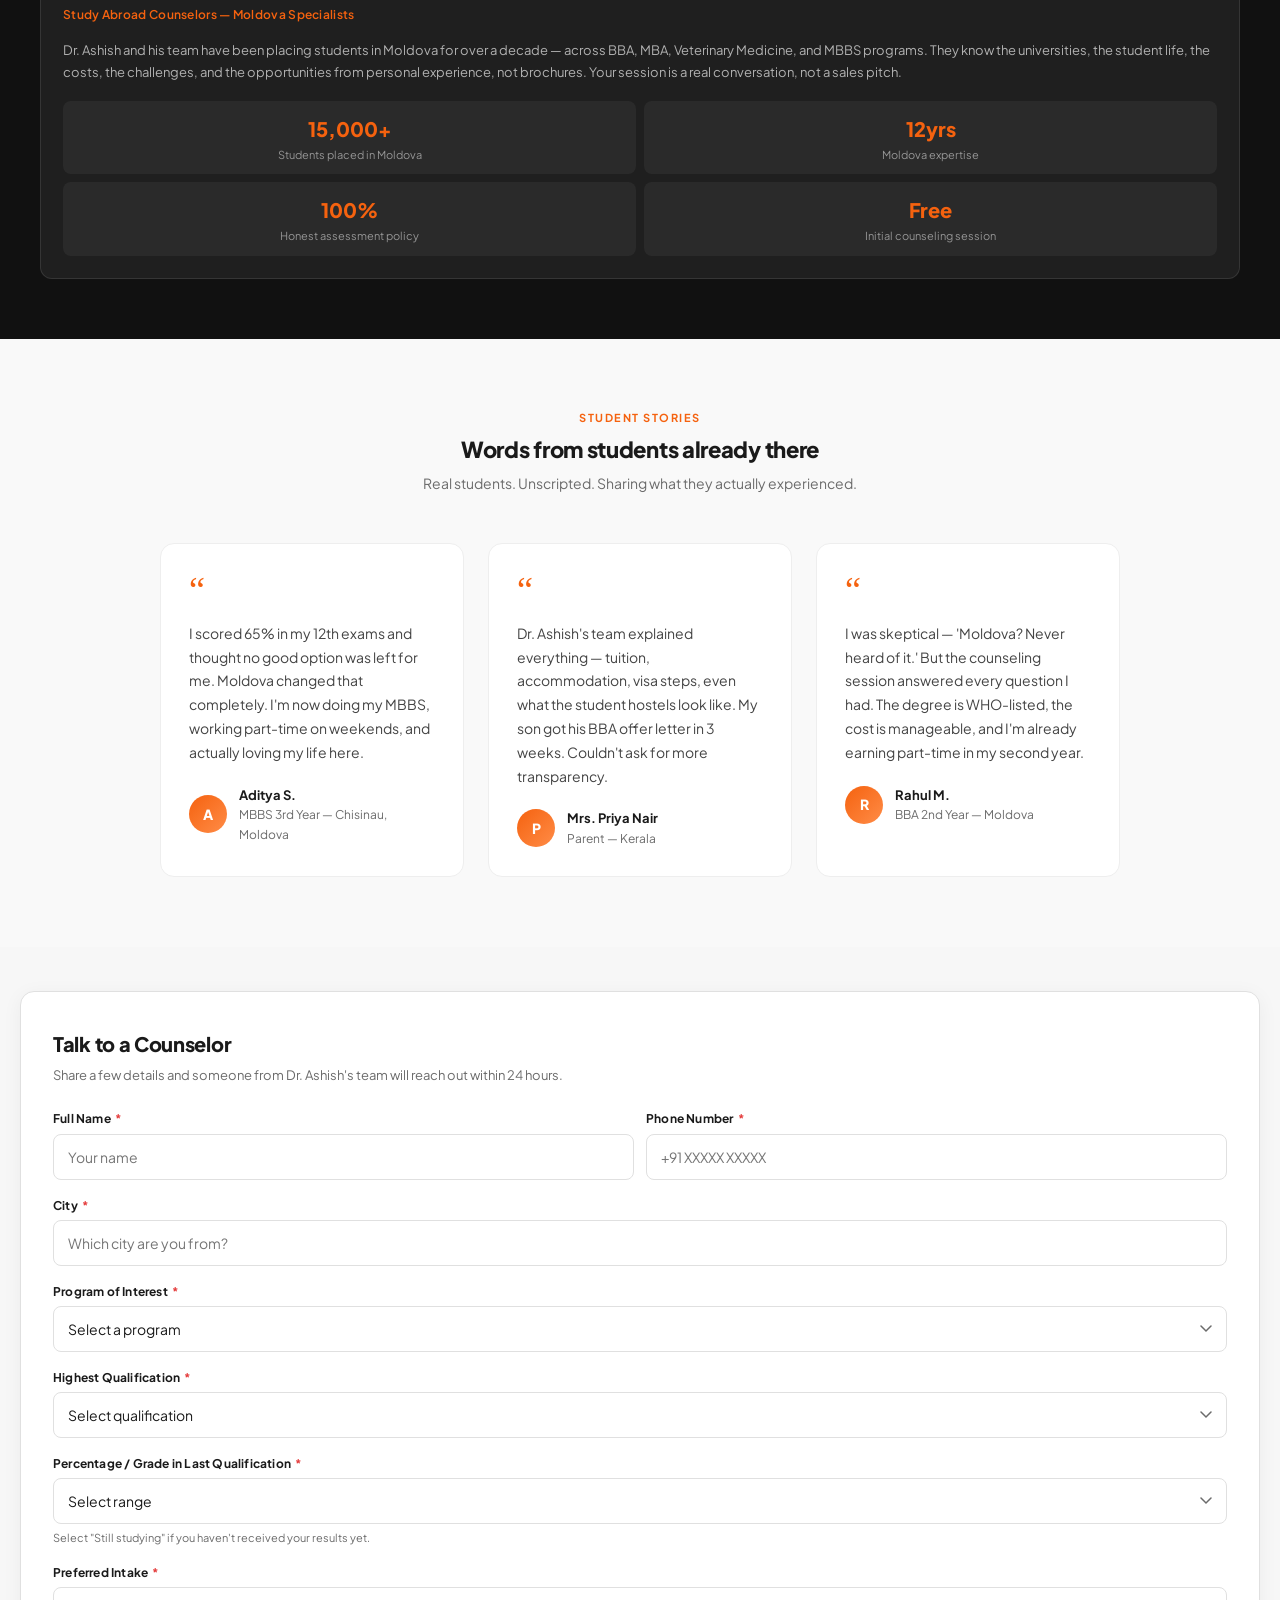
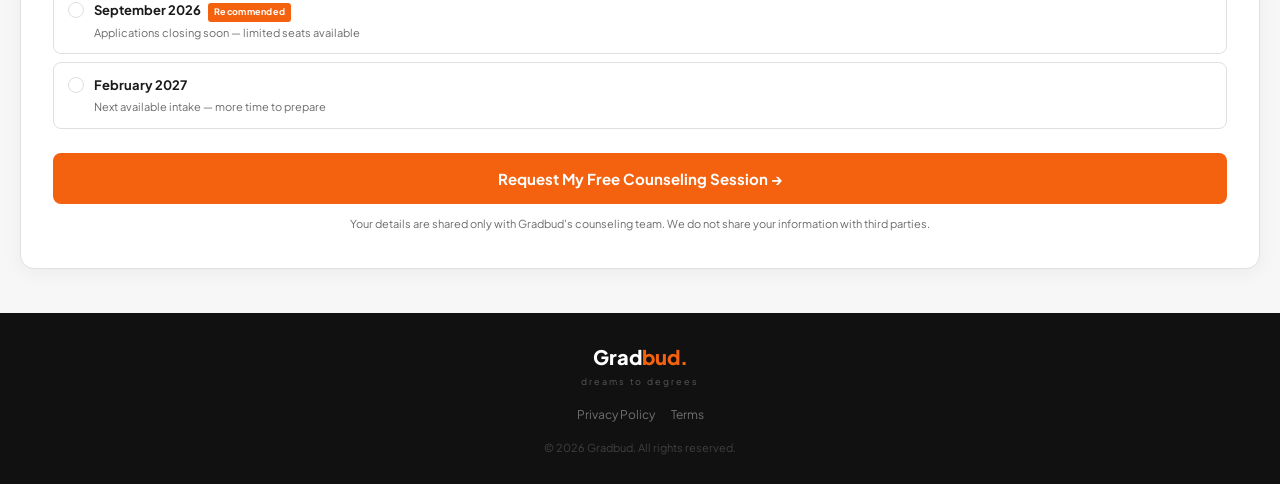
==== commit 40b82b5e: "Add rich trust content, FAQ, parent section, student quotes, recognitions bar, and redesigned thank-" ====
--- a/index.html
+++ b/index.html
@@ -3,9 +3,25 @@
 <head>
 <meta charset="UTF-8">
 <meta name="viewport" content="width=device-width, initial-scale=1.0">
-<title>Study in Moldova — Gradbud</title>
+<title>Study in Moldova — MBBS, BBA & MBA Abroad | Gradbud</title>
+<meta name="description" content="Pursue internationally recognised degrees like MBBS, BBA, and MBA in Moldova. High-quality European education for Indian students with low fees and part-time work options.">
+<meta name="keywords" content="MBBS in Moldova, BBA abroad, MBA in Europe, study abroad for Indian students, European degrees, veterinary medicine without NEET">
+<meta property="og:title" content="Study in Moldova — European Degrees at Indian Prices | Gradbud">
+<meta property="og:description" content="Discover why Moldova is the perfect study destination for Indian students. Get a globally recognised degree with no immense entrance exam pressure.">
+<meta property="og:type" content="website">
+<meta property="og:url" content="https://gradbud.example.com/">
+<meta property="og:image" content="https://gradbud.example.com/social-share.jpg">
 <link href="https://fonts.googleapis.com/css2?family=Plus+Jakarta+Sans:wght@400;500;600;700;800&display=swap" rel="stylesheet">
 <link rel="stylesheet" href="style.css">
+<script type="application/ld+json">
+{
+  "@context": "https://schema.org",
+  "@type": "EducationalOrganization",
+  "name": "Gradbud",
+  "description": "Study abroad consultants specializing in placing Indian students in Moldovan universities for MBBS, BBA, and MBA programs.",
+  "url": "https://gradbud.example.com"
+}
+</script>
 </head>
 <body>
 
@@ -18,6 +34,7 @@
   <a href="/leadform" class="nav-cta">Talk to a Counselor</a>
 </nav>
 
+<main>
 <!-- HERO -->
 <section class="hero">
   <div class="hero-eyebrow">Study in Moldova — September 2026 Intake Open</div>
@@ -29,7 +46,8 @@
 <!-- TRUST BAR -->
 <div class="trust-bar">
   <div class="trust-item"><div class="trust-dot"></div>September 2026 Intake Open</div>
-  <div class="trust-item"><div class="trust-dot"></div>Limited Seats</div>
+  <div class="trust-item"><div class="trust-dot"></div>15,000+ Students Placed</div>
+  <div class="trust-item"><div class="trust-dot"></div>WHO & NMC Recognised</div>
   <div class="trust-item"><div class="trust-dot"></div>Free Counseling Session</div>
 </div>
 
@@ -75,6 +93,20 @@
     <div>
       <div class="parttime-title">The real reason this works: you can earn while you study</div>
       <div class="parttime-desc">Students in Moldova are permitted to work part-time during their degree. Whether you're a student looking to support yourself or a parent thinking about the financial picture — this is the detail that changes everything. Across all programs — BBA, MBA, Veterinary Medicine, MBBS — students in Moldova are legally permitted to work part-time.</div>
+    </div>
+  </div>
+</section>
+
+<!-- RECOGNITIONS BAR -->
+<section style="background: #f9f9f9; padding: 36px 20px; border-top: 1px solid #eee; border-bottom: 1px solid #eee;">
+  <div style="max-width: 960px; margin: 0 auto; text-align: center;">
+    <p style="font-size: 11px; font-weight: 700; letter-spacing: 2px; color: var(--muted); text-transform: uppercase; margin-bottom: 20px;">Degrees Recognised By</p>
+    <div style="display: flex; flex-wrap: wrap; justify-content: center; gap: 16px; align-items: center;">
+      <span style="font-size: 13px; font-weight: 700; color: #444; padding: 8px 20px; border: 1.5px solid #ddd; border-radius: 30px; background: white;">🌐 WHO</span>
+      <span style="font-size: 13px; font-weight: 700; color: #444; padding: 8px 20px; border: 1.5px solid #ddd; border-radius: 30px; background: white;">🇪🇺 European Union</span>
+      <span style="font-size: 13px; font-weight: 700; color: #444; padding: 8px 20px; border: 1.5px solid #ddd; border-radius: 30px; background: white;">🇮🇳 NMC India</span>
+      <span style="font-size: 13px; font-weight: 700; color: #444; padding: 8px 20px; border: 1.5px solid #ddd; border-radius: 30px; background: white;">WFME</span>
+      <span style="font-size: 13px; font-weight: 700; color: #444; padding: 8px 20px; border: 1.5px solid #ddd; border-radius: 30px; background: white;">International Employers</span>
     </div>
   </div>
 </section>
@@ -184,7 +216,7 @@
     <div class="counselor-bio">Dr. Ashish and his team have been placing students in Moldova for over a decade — across BBA, MBA, Veterinary Medicine, and MBBS programs. They know the universities, the student life, the costs, the challenges, and the opportunities from personal experience, not brochures. Your session is a real conversation, not a sales pitch.</div>
     <div class="counselor-stats">
       <div class="counselor-stat">
-        <span class="stat-num">500+</span>
+        <span class="stat-num">15,000+</span>
         <div class="stat-label">Students placed in Moldova</div>
       </div>
       <div class="counselor-stat">
@@ -198,6 +230,52 @@
       <div class="counselor-stat">
         <span class="stat-num">Free</span>
         <div class="stat-label">Initial counseling session</div>
+      </div>
+    </div>
+  </div>
+</section>
+
+<!-- STUDENT QUOTES -->
+<section style="background: #f9f9f9; padding: 70px 20px;">
+  <div style="max-width: 960px; margin: 0 auto;">
+    <div style="text-align: center; margin-bottom: 48px;">
+      <div class="section-label">Student Stories</div>
+      <div class="section-title">Words from students already there</div>
+      <p class="section-sub">Real students. Unscripted. Sharing what they actually experienced.</p>
+    </div>
+    <div style="display: grid; grid-template-columns: repeat(auto-fit, minmax(280px, 1fr)); gap: 24px;">
+      <div style="background: white; border-radius: 14px; padding: 28px; border: 1.5px solid #eee; position: relative;">
+        <div style="font-size: 36px; color: var(--orange); line-height: 1; margin-bottom: 14px; font-family: Georgia, serif;">&ldquo;</div>
+        <p style="font-size: 14px; color: #444; line-height: 1.7; margin-bottom: 20px;">I scored 65% in my 12th exams and thought no good option was left for me. Moldova changed that completely. I'm now doing my MBBS, working part-time on weekends, and actually loving my life here.</p>
+        <div style="display: flex; align-items: center; gap: 12px;">
+          <div style="width: 38px; height: 38px; border-radius: 50%; background: linear-gradient(135deg, #F5620F, #ff8c47); display: flex; align-items: center; justify-content: center; color: white; font-weight: 800; font-size: 14px; flex-shrink: 0;">A</div>
+          <div>
+            <div style="font-size: 13px; font-weight: 700; color: var(--black);">Aditya S.</div>
+            <div style="font-size: 12px; color: var(--muted);">MBBS 3rd Year &mdash; Chisinau, Moldova</div>
+          </div>
+        </div>
+      </div>
+      <div style="background: white; border-radius: 14px; padding: 28px; border: 1.5px solid #eee; position: relative;">
+        <div style="font-size: 36px; color: var(--orange); line-height: 1; margin-bottom: 14px; font-family: Georgia, serif;">&ldquo;</div>
+        <p style="font-size: 14px; color: #444; line-height: 1.7; margin-bottom: 20px;">Dr. Ashish's team explained everything &mdash; tuition, accommodation, visa steps, even what the student hostels look like. My son got his BBA offer letter in 3 weeks. Couldn't ask for more transparency.</p>
+        <div style="display: flex; align-items: center; gap: 12px;">
+          <div style="width: 38px; height: 38px; border-radius: 50%; background: linear-gradient(135deg, #F5620F, #ff8c47); display: flex; align-items: center; justify-content: center; color: white; font-weight: 800; font-size: 14px; flex-shrink: 0;">P</div>
+          <div>
+            <div style="font-size: 13px; font-weight: 700; color: var(--black);">Mrs. Priya Nair</div>
+            <div style="font-size: 12px; color: var(--muted);">Parent &mdash; Kerala</div>
+          </div>
+        </div>
+      </div>
+      <div style="background: white; border-radius: 14px; padding: 28px; border: 1.5px solid #eee; position: relative;">
+        <div style="font-size: 36px; color: var(--orange); line-height: 1; margin-bottom: 14px; font-family: Georgia, serif;">&ldquo;</div>
+        <p style="font-size: 14px; color: #444; line-height: 1.7; margin-bottom: 20px;">I was skeptical — 'Moldova? Never heard of it.' But the counseling session answered every question I had. The degree is WHO-listed, the cost is manageable, and I'm already earning part-time in my second year.</p>
+        <div style="display: flex; align-items: center; gap: 12px;">
+          <div style="width: 38px; height: 38px; border-radius: 50%; background: linear-gradient(135deg, #F5620F, #ff8c47); display: flex; align-items: center; justify-content: center; color: white; font-weight: 800; font-size: 14px; flex-shrink: 0;">R</div>
+          <div>
+            <div style="font-size: 13px; font-weight: 700; color: var(--black);">Rahul M.</div>
+            <div style="font-size: 12px; color: var(--muted);">BBA 2nd Year &mdash; Moldova</div>
+          </div>
+        </div>
       </div>
     </div>
   </div>
@@ -302,6 +380,7 @@
     </form>
   </div>
 </section>
+</main>
 
 <!-- FOOTER -->
 <footer>
--- a/style.css
+++ b/style.css
@@ -66,6 +66,13 @@
   text-decoration: none;
   white-space: nowrap;
   flex-shrink: 0;
+  transition: all 0.3s ease;
+}
+
+.nav-cta:hover {
+  background: #e05508;
+  transform: translateY(-1px);
+  box-shadow: 0 4px 12px rgba(245,98,15,0.25);
 }
 
 /* HERO */
@@ -135,6 +142,13 @@
   border: none;
   cursor: pointer;
   font-family: 'Plus Jakarta Sans', sans-serif;
+  transition: all 0.3s ease;
+}
+
+.btn-primary:hover {
+  background: #e05508;
+  transform: translateY(-2px);
+  box-shadow: 0 6px 16px rgba(245,98,15,0.3);
 }
 
 /* TRUST BAR */
@@ -207,6 +221,13 @@
   display: flex;
   gap: 14px;
   align-items: flex-start;
+  transition: all 0.3s ease;
+}
+
+.highlight-card:hover {
+  transform: translateY(-4px);
+  box-shadow: 0 12px 24px rgba(0,0,0,0.08);
+  border-color: rgba(245,98,15,0.3);
 }
 
 .highlight-icon {
@@ -284,6 +305,13 @@
   display: flex;
   gap: 12px;
   align-items: flex-start;
+  transition: all 0.3s ease;
+}
+
+.reality-card:hover {
+  transform: translateY(-4px);
+  background: rgba(255,255,255,0.08);
+  border-color: rgba(255,255,255,0.2);
 }
 
 .reality-check {
@@ -452,6 +480,13 @@
   border-radius: 12px;
   padding: 22px;
   margin-top: 20px;
+  transition: all 0.3s ease;
+}
+
+.counselor-card:hover {
+  transform: translateY(-4px);
+  border-color: rgba(245,98,15,0.3);
+  box-shadow: 0 8px 24px rgba(0,0,0,0.2);
 }
 
 .counselor-name {
@@ -562,6 +597,7 @@
 input:focus, select:focus {
   outline: none;
   border-color: var(--orange);
+  box-shadow: 0 0 0 3px rgba(245,98,15,0.15);
 }
 
 select {
@@ -655,6 +691,13 @@
   border: none;
   cursor: pointer;
   margin-top: 8px;
+  transition: all 0.3s ease;
+}
+
+.submit-btn:hover:not(:disabled) {
+  background: #e05508;
+  transform: translateY(-2px);
+  box-shadow: 0 6px 16px rgba(245,98,15,0.3);
 }
 
 .submit-btn:disabled {
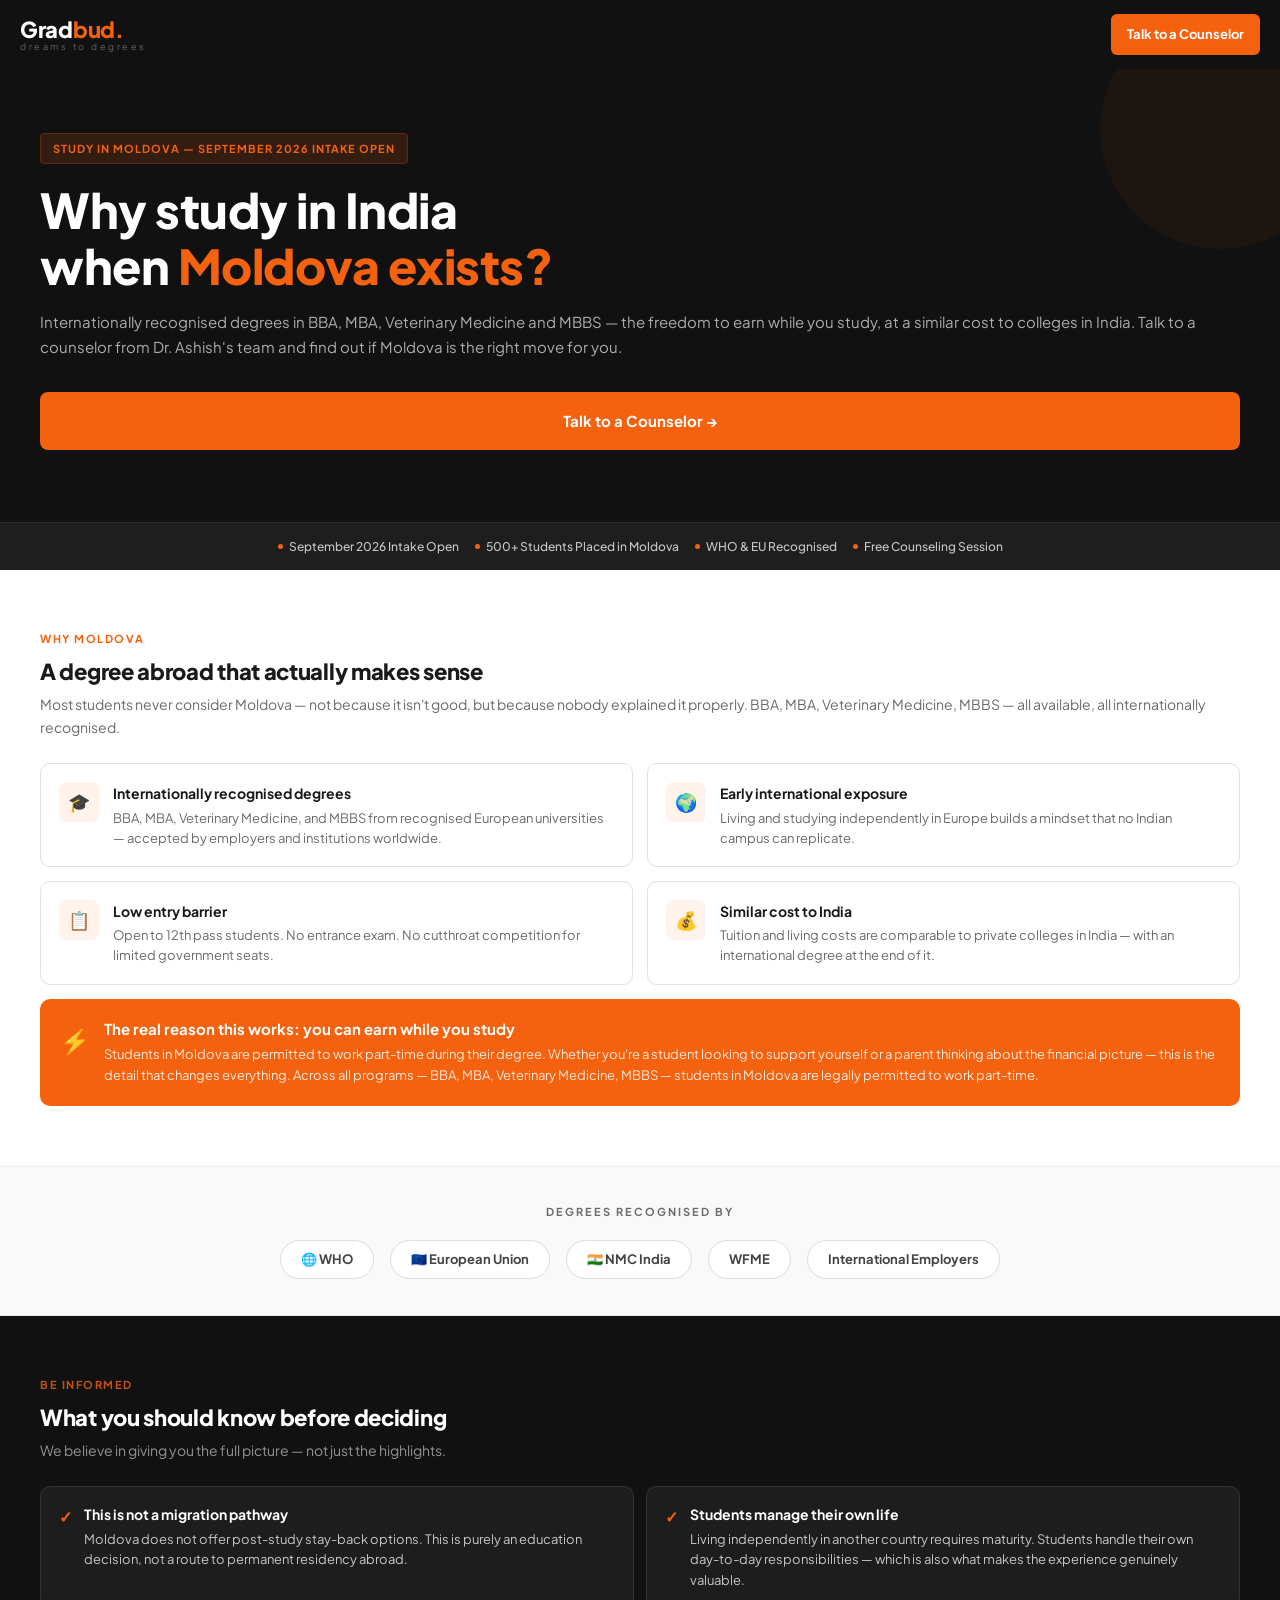
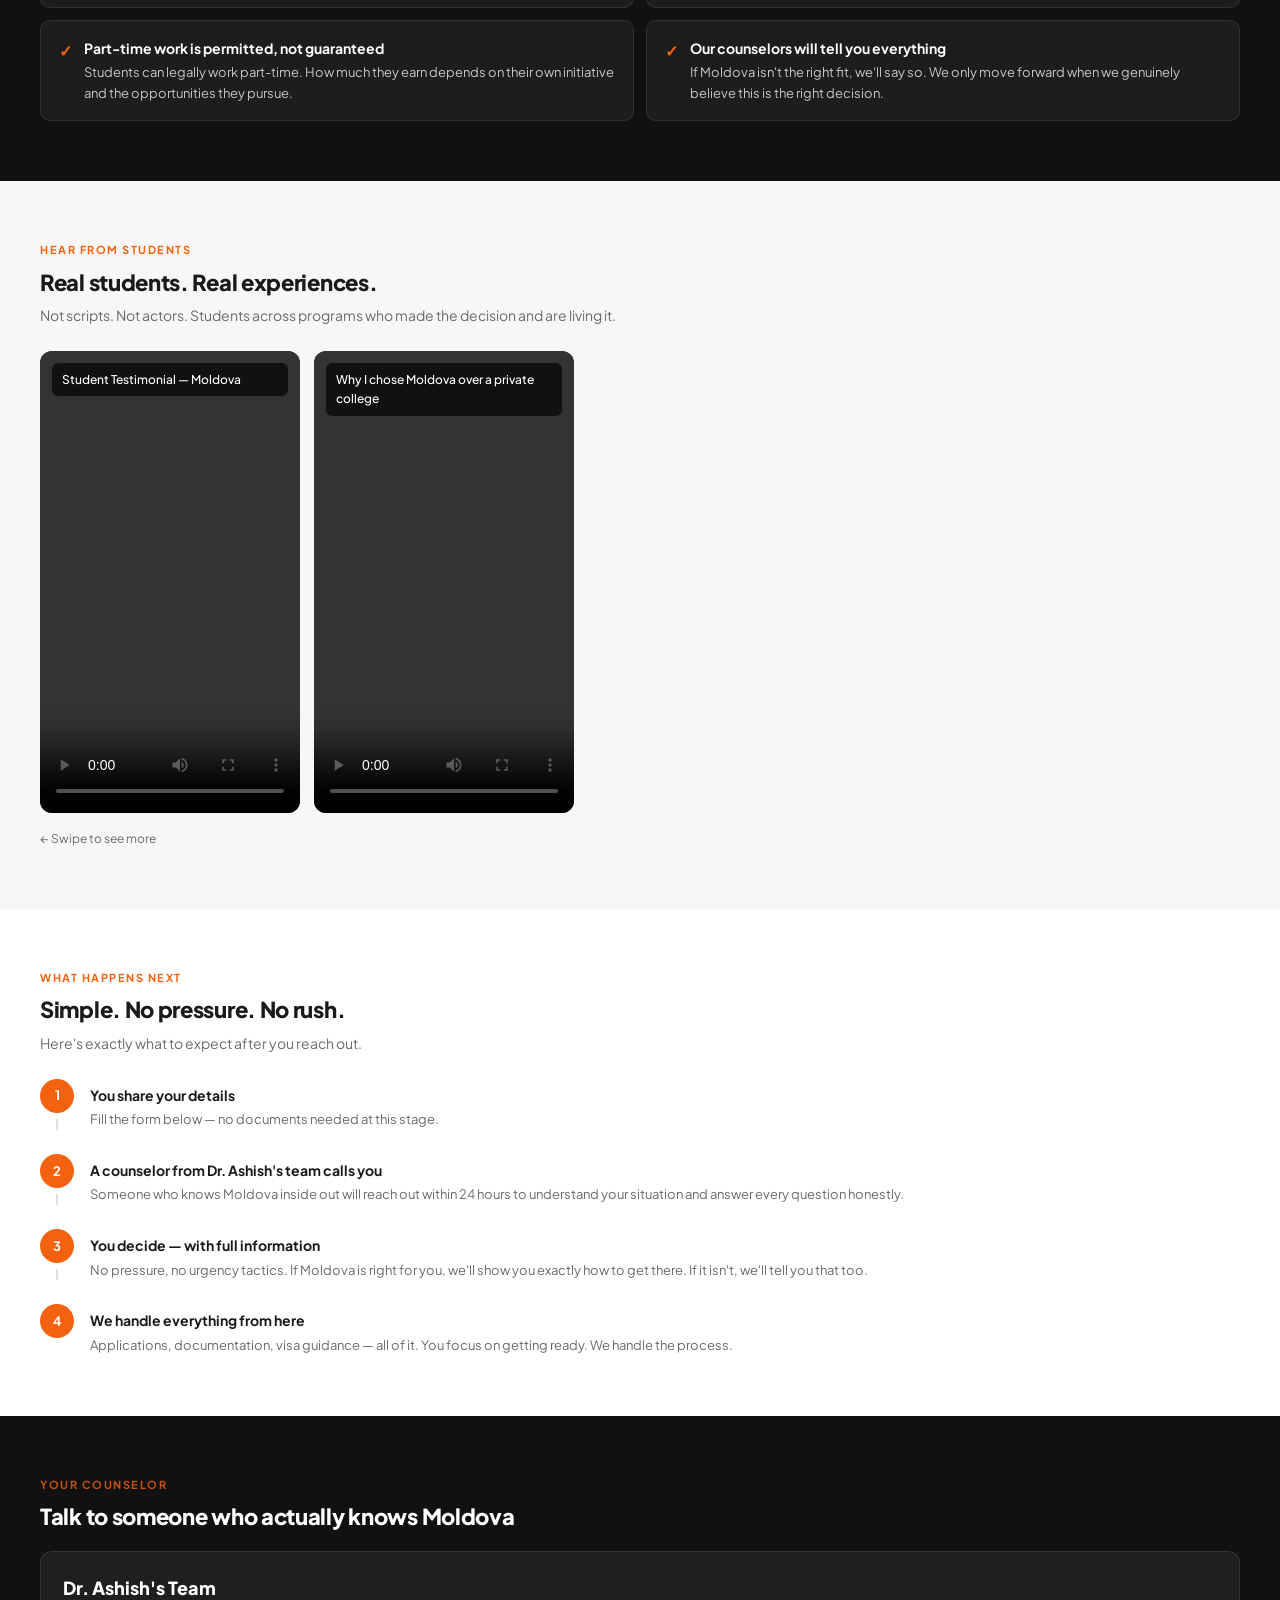
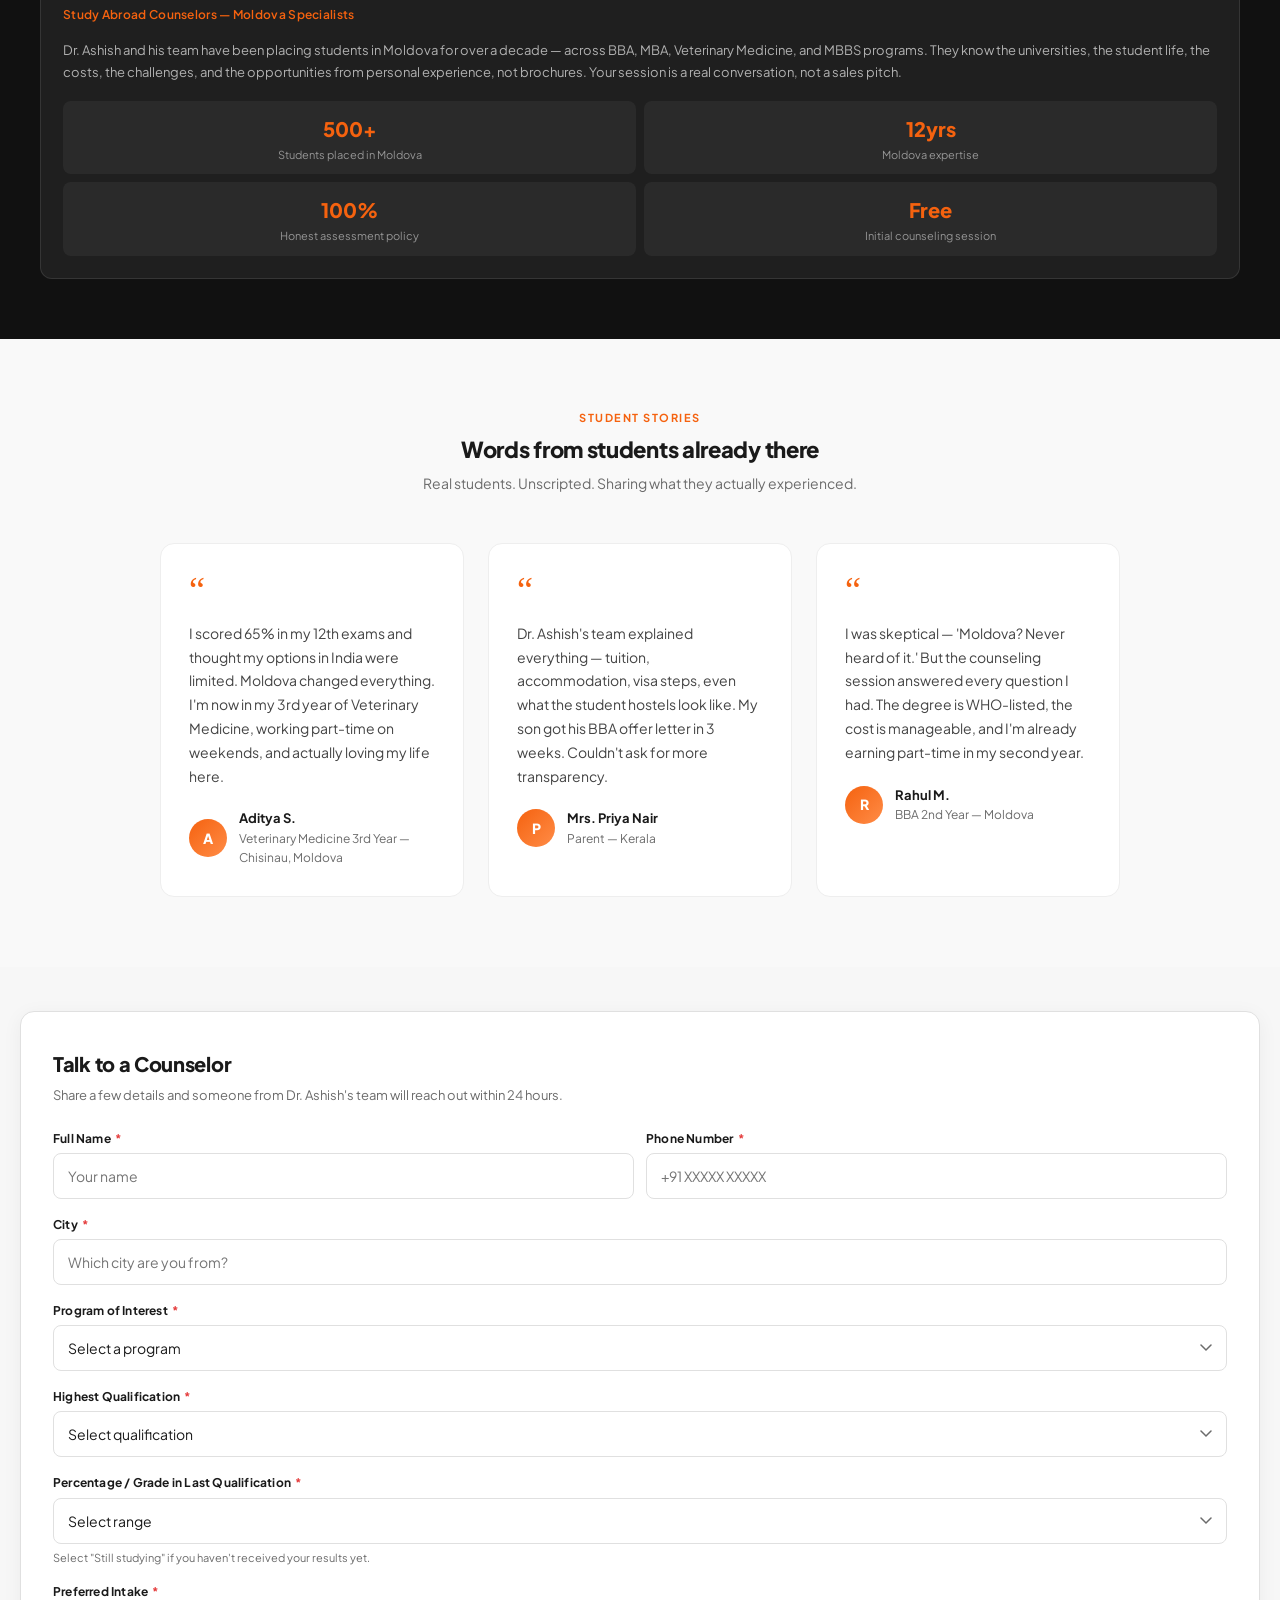
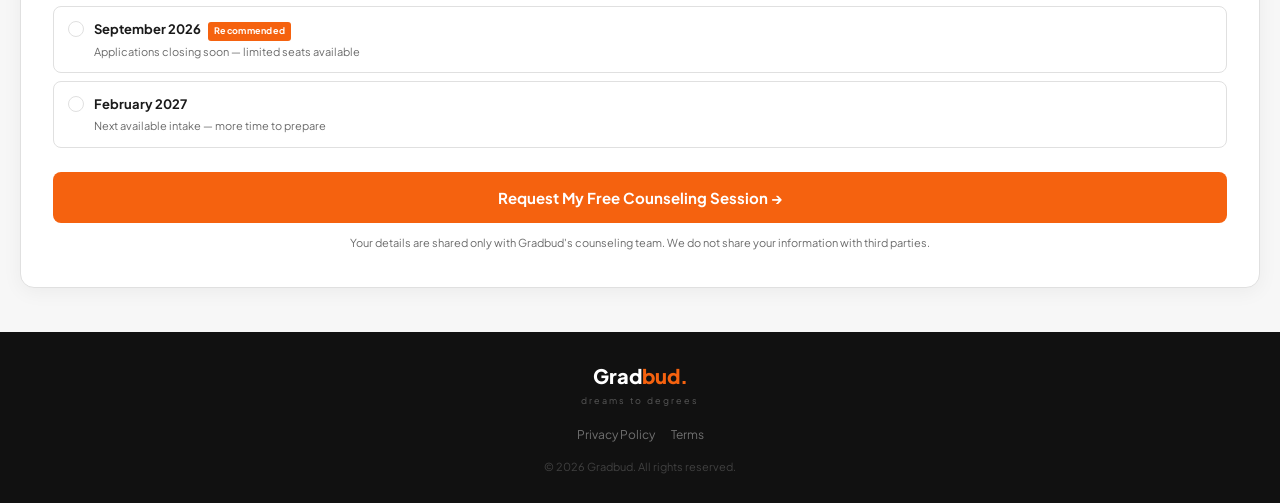
==== commit 9713718c: "Remove NEET mentions, update student count to 500+, refresh FAQ and copy for Moldova brand positioni" ====
--- a/index.html
+++ b/index.html
@@ -3,9 +3,9 @@
 <head>
 <meta charset="UTF-8">
 <meta name="viewport" content="width=device-width, initial-scale=1.0">
-<title>Study in Moldova — MBBS, BBA & MBA Abroad | Gradbud</title>
-<meta name="description" content="Pursue internationally recognised degrees like MBBS, BBA, and MBA in Moldova. High-quality European education for Indian students with low fees and part-time work options.">
-<meta name="keywords" content="MBBS in Moldova, BBA abroad, MBA in Europe, study abroad for Indian students, European degrees, veterinary medicine without NEET">
+<title>Study in Moldova — BBA, MBA & Veterinary Medicine Abroad | Gradbud</title>
+<meta name="description" content="Pursue internationally recognised degrees like BBA, MBA, and Veterinary Medicine in Moldova. High-quality European education for Indian students with affordable fees and part-time work options.">
+<meta name="keywords" content="BBA in Moldova, MBA in Europe, Veterinary Medicine abroad, study abroad for Indian students, European degrees, study in Moldova">
 <meta property="og:title" content="Study in Moldova — European Degrees at Indian Prices | Gradbud">
 <meta property="og:description" content="Discover why Moldova is the perfect study destination for Indian students. Get a globally recognised degree with no immense entrance exam pressure.">
 <meta property="og:type" content="website">
@@ -18,7 +18,7 @@
   "@context": "https://schema.org",
   "@type": "EducationalOrganization",
   "name": "Gradbud",
-  "description": "Study abroad consultants specializing in placing Indian students in Moldovan universities for MBBS, BBA, and MBA programs.",
+  "description": "Study abroad consultants specializing in placing Indian students in Moldovan universities for BBA, MBA, and Veterinary Medicine programs.",
   "url": "https://gradbud.example.com"
 }
 </script>
@@ -46,8 +46,8 @@
 <!-- TRUST BAR -->
 <div class="trust-bar">
   <div class="trust-item"><div class="trust-dot"></div>September 2026 Intake Open</div>
-  <div class="trust-item"><div class="trust-dot"></div>15,000+ Students Placed</div>
-  <div class="trust-item"><div class="trust-dot"></div>WHO & NMC Recognised</div>
+  <div class="trust-item"><div class="trust-dot"></div>500+ Students Placed in Moldova</div>
+  <div class="trust-item"><div class="trust-dot"></div>WHO & EU Recognised</div>
   <div class="trust-item"><div class="trust-dot"></div>Free Counseling Session</div>
 </div>
 
@@ -216,7 +216,7 @@
     <div class="counselor-bio">Dr. Ashish and his team have been placing students in Moldova for over a decade — across BBA, MBA, Veterinary Medicine, and MBBS programs. They know the universities, the student life, the costs, the challenges, and the opportunities from personal experience, not brochures. Your session is a real conversation, not a sales pitch.</div>
     <div class="counselor-stats">
       <div class="counselor-stat">
-        <span class="stat-num">15,000+</span>
+        <span class="stat-num">500+</span>
         <div class="stat-label">Students placed in Moldova</div>
       </div>
       <div class="counselor-stat">
@@ -246,12 +246,12 @@
     <div style="display: grid; grid-template-columns: repeat(auto-fit, minmax(280px, 1fr)); gap: 24px;">
       <div style="background: white; border-radius: 14px; padding: 28px; border: 1.5px solid #eee; position: relative;">
         <div style="font-size: 36px; color: var(--orange); line-height: 1; margin-bottom: 14px; font-family: Georgia, serif;">&ldquo;</div>
-        <p style="font-size: 14px; color: #444; line-height: 1.7; margin-bottom: 20px;">I scored 65% in my 12th exams and thought no good option was left for me. Moldova changed that completely. I'm now doing my MBBS, working part-time on weekends, and actually loving my life here.</p>
+        <p style="font-size: 14px; color: #444; line-height: 1.7; margin-bottom: 20px;">I scored 65% in my 12th exams and thought my options in India were limited. Moldova changed everything. I'm now in my 3rd year of Veterinary Medicine, working part-time on weekends, and actually loving my life here.</p>
         <div style="display: flex; align-items: center; gap: 12px;">
           <div style="width: 38px; height: 38px; border-radius: 50%; background: linear-gradient(135deg, #F5620F, #ff8c47); display: flex; align-items: center; justify-content: center; color: white; font-weight: 800; font-size: 14px; flex-shrink: 0;">A</div>
           <div>
             <div style="font-size: 13px; font-weight: 700; color: var(--black);">Aditya S.</div>
-            <div style="font-size: 12px; color: var(--muted);">MBBS 3rd Year &mdash; Chisinau, Moldova</div>
+            <div style="font-size: 12px; color: var(--muted);">Veterinary Medicine 3rd Year &mdash; Chisinau, Moldova</div>
           </div>
         </div>
       </div>
